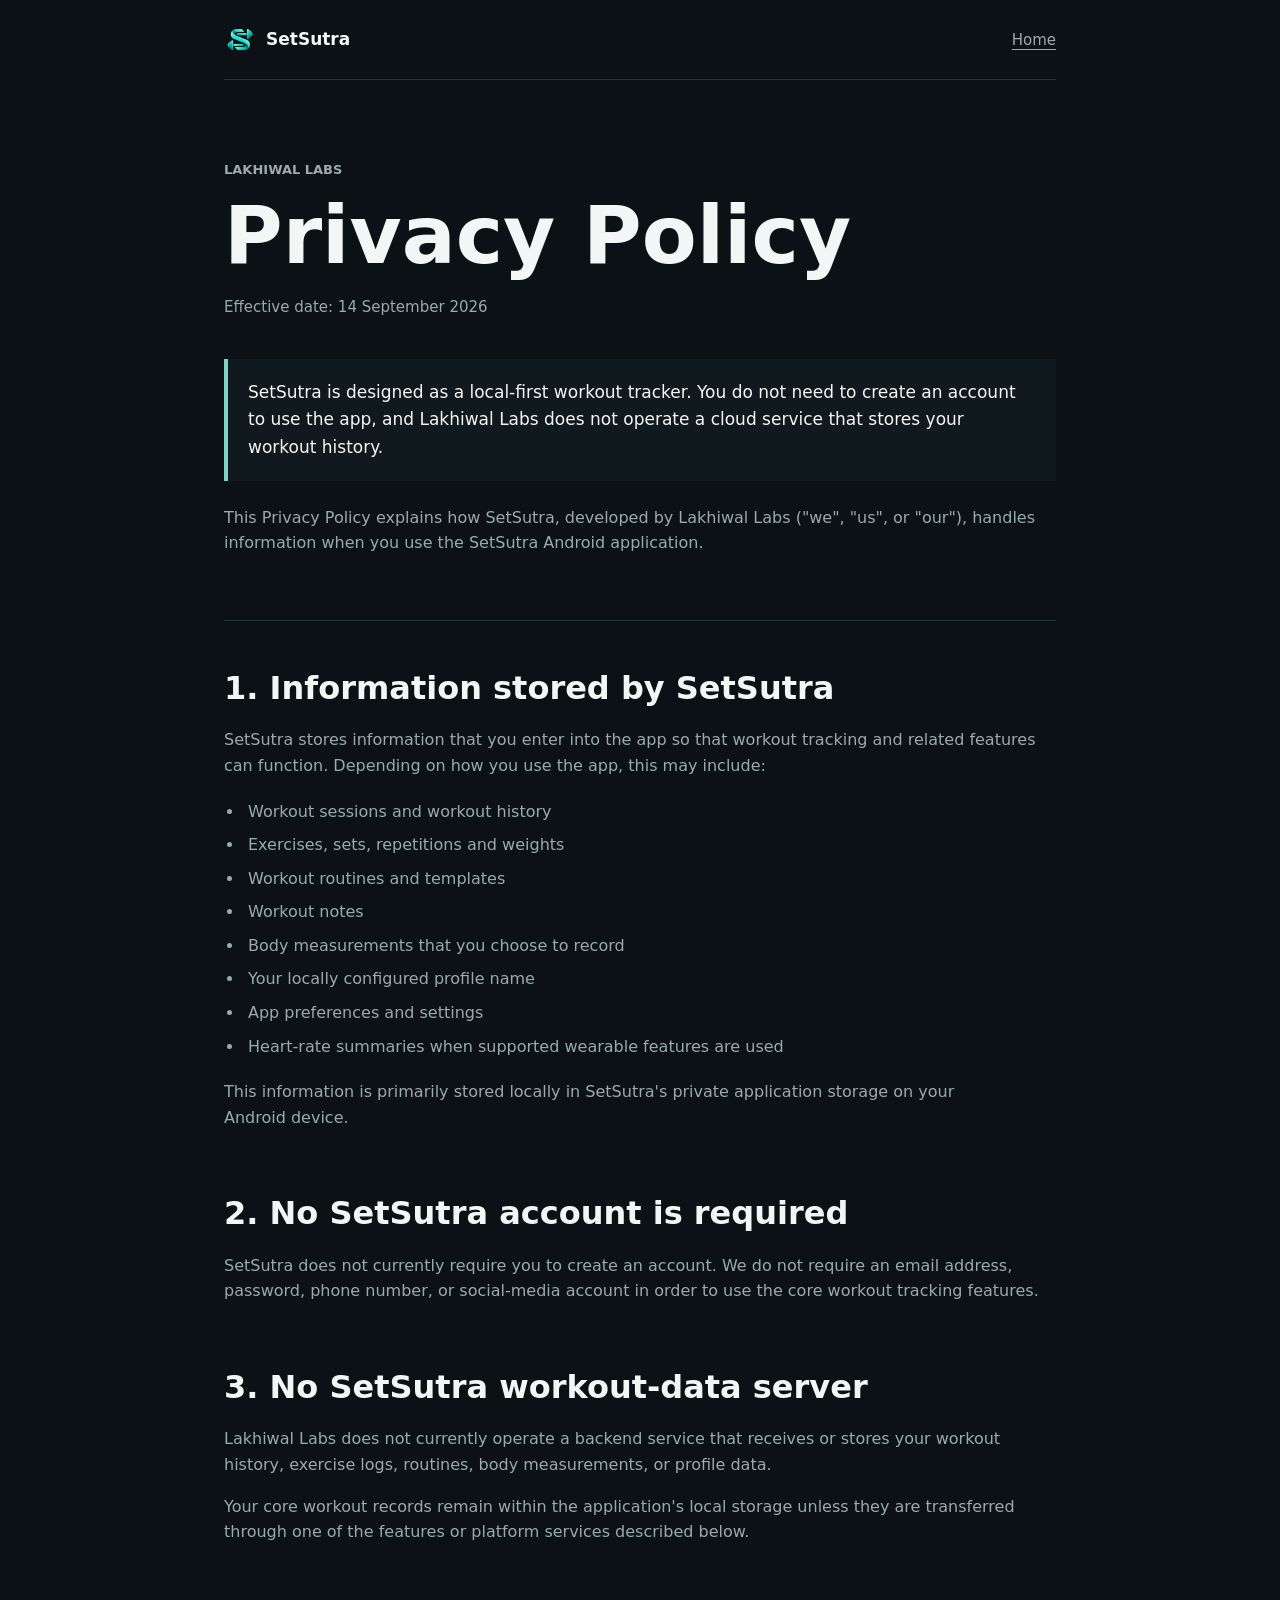
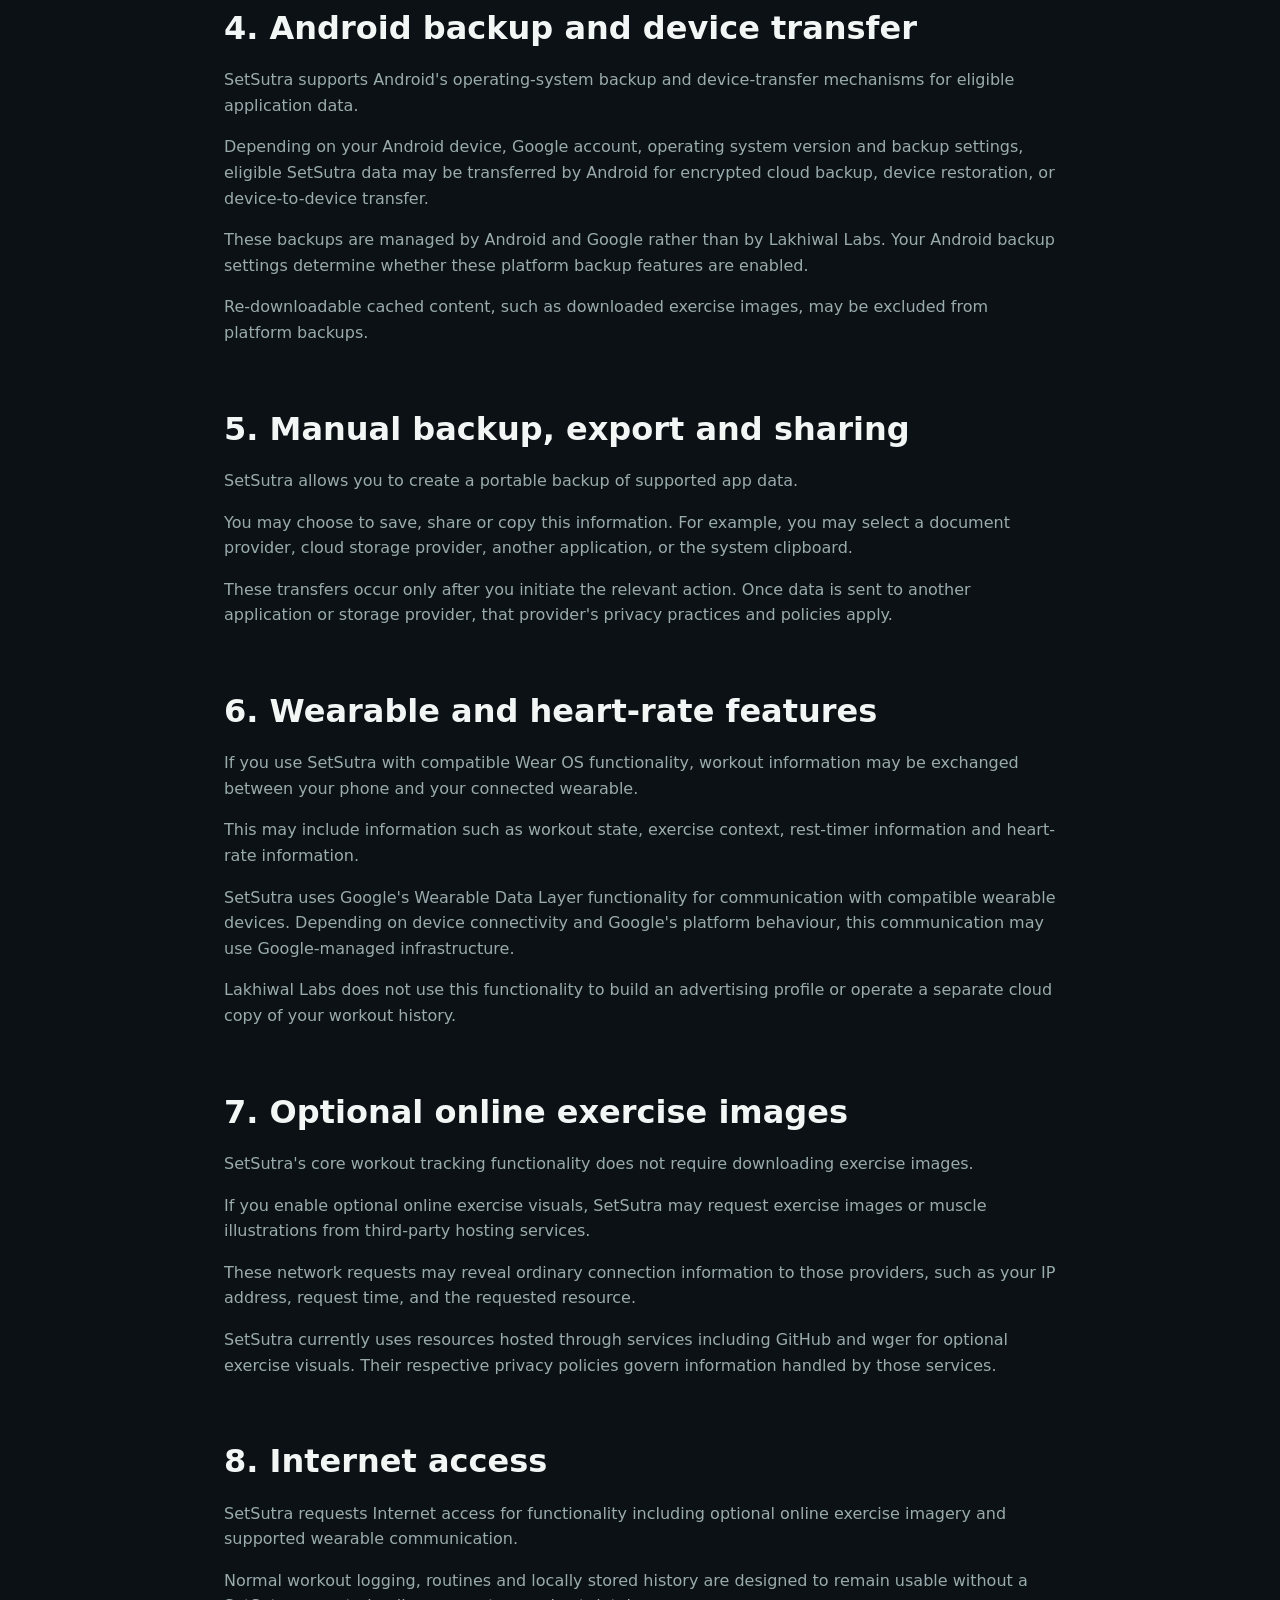
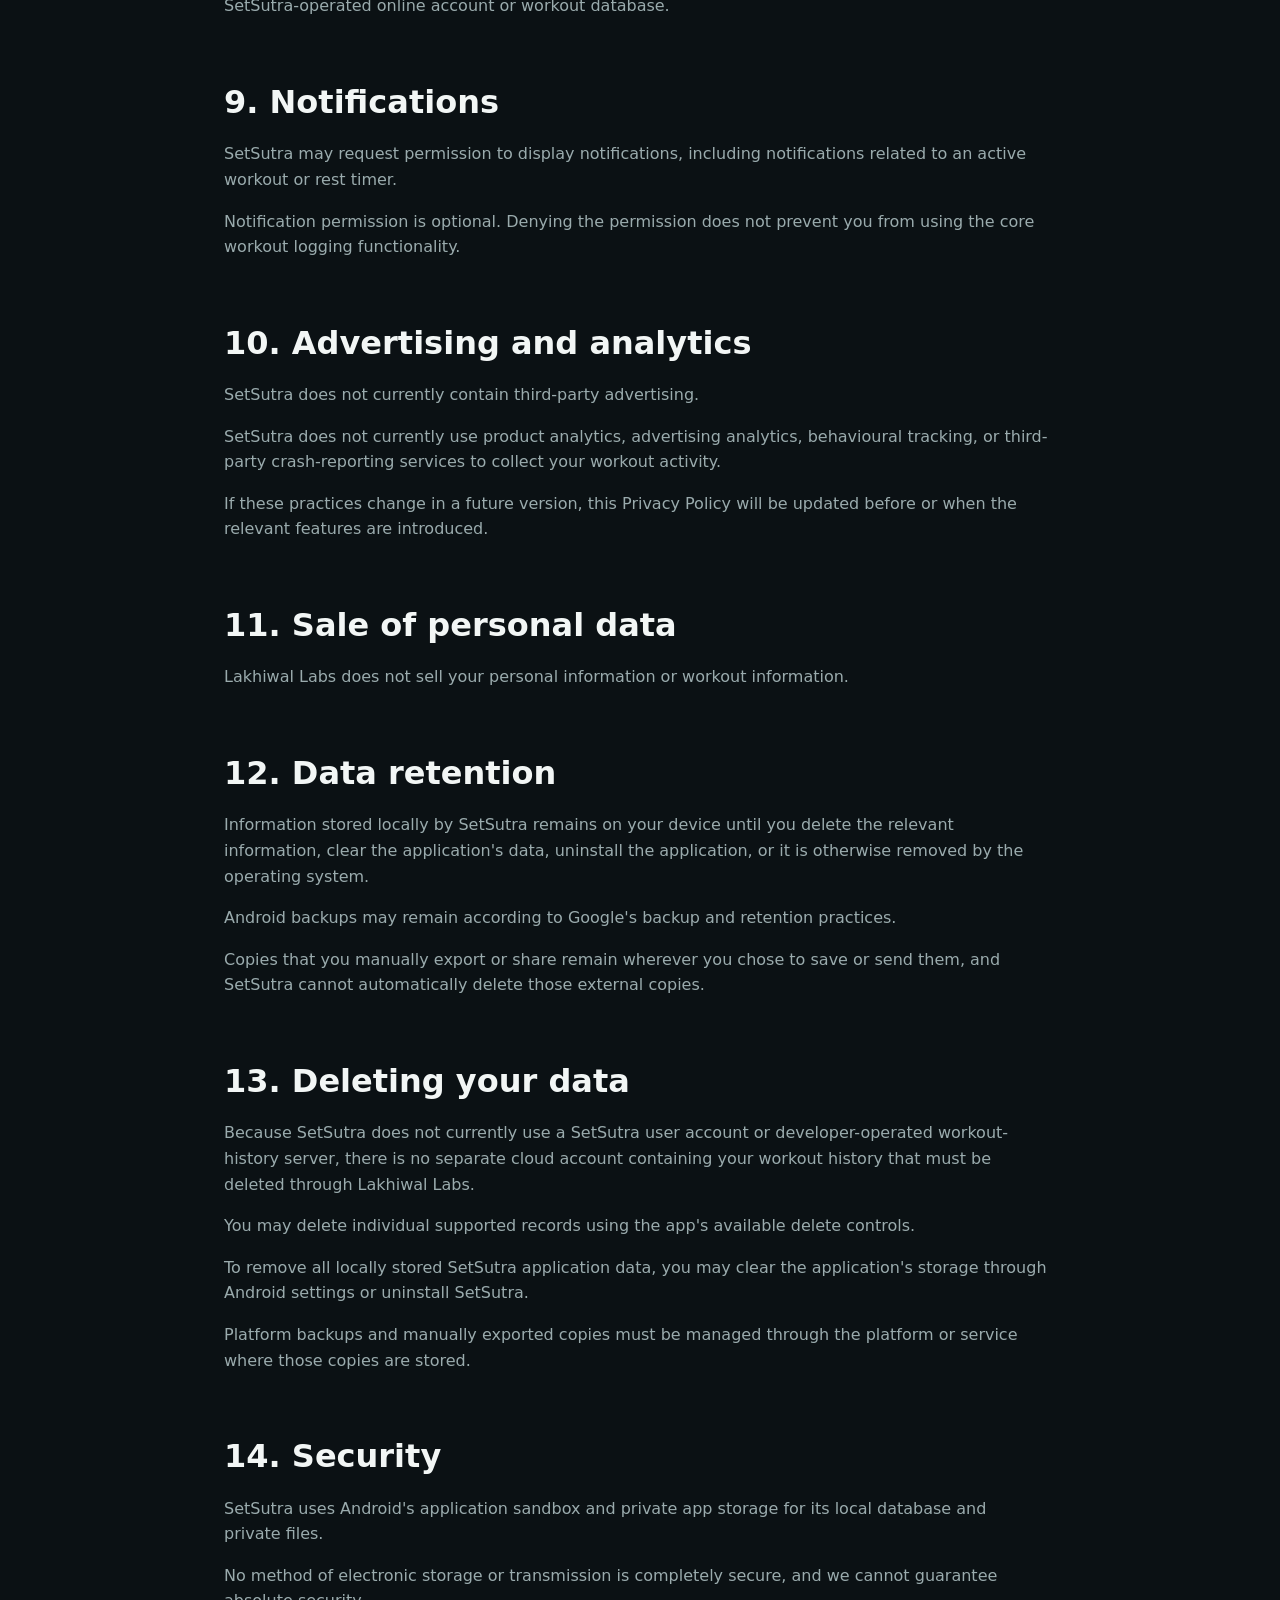
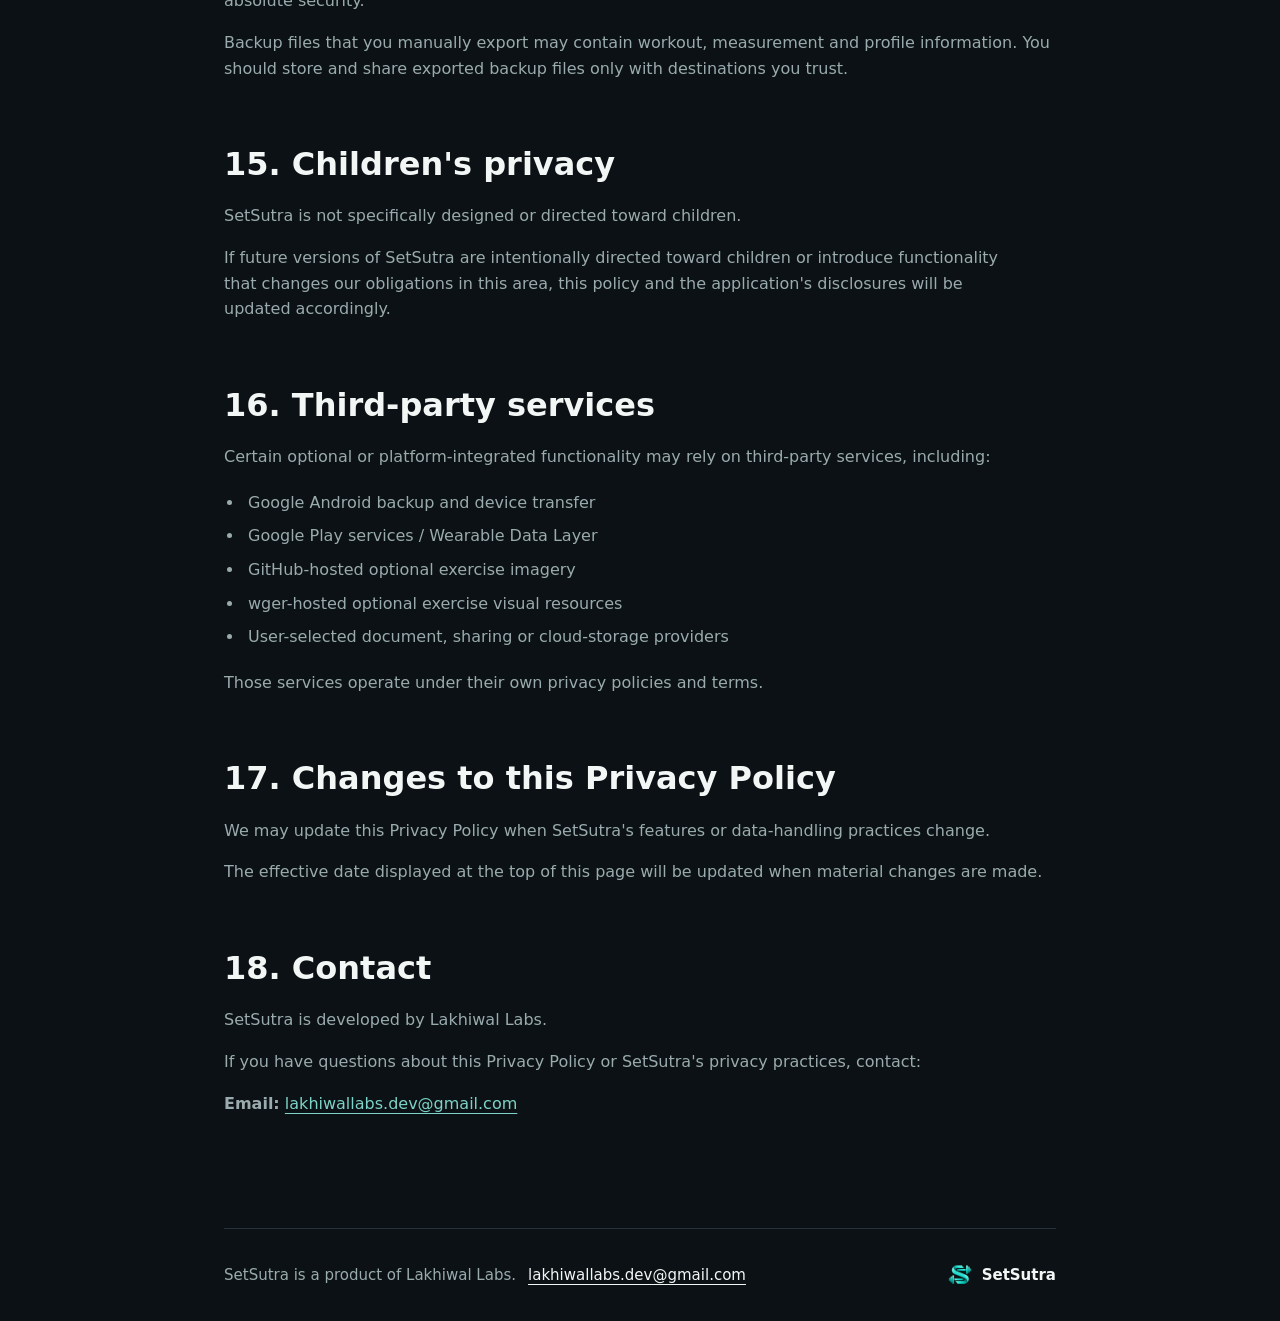
==== privacy/index.html @ 61130310 "Move privacy policy into main site and add official logo" ====
<!doctype html>
<html lang="en">
  <head>
    <meta charset="utf-8">
    <meta name="viewport" content="width=device-width, initial-scale=1">
    <meta name="theme-color" content="#0b1114">
    <meta name="robots" content="index, follow">
    <meta
      name="description"
      content="SetSutra privacy policy: learn how the local-first workout tracker handles your information."
    >
    <link rel="icon" href="../assets/favicon.png" type="image/png">
    <link rel="stylesheet" href="../styles.css">
    <title>Privacy Policy — SetSutra</title>
  </head>
  <body class="privacy-page">
    <header class="site-header">
      <a class="brand" href="../" aria-label="SetSutra home">
        <img class="brand-mark" src="../assets/setsutra-logo.png" alt="">
        <span>SetSutra</span>
      </a>
      <a class="header-link" href="../">Home</a>
    </header>

    <main class="policy">
      <header class="policy-intro">
        <p class="eyebrow">Lakhiwal Labs</p>
        <h1>Privacy Policy</h1>
        <p class="updated">Effective date: 14 September 2026</p>
        <p class="summary">
          SetSutra is designed as a local-first workout tracker. You do not need to create an
          account to use the app, and Lakhiwal Labs does not operate a cloud service that stores
          your workout history.
        </p>
        <p>
          This Privacy Policy explains how SetSutra, developed by Lakhiwal Labs ("we", "us", or
          "our"), handles information when you use the SetSutra Android application.
        </p>
      </header>

      <section>
        <h2>1. Information stored by SetSutra</h2>
        <p>
          SetSutra stores information that you enter into the app so that workout tracking and
          related features can function. Depending on how you use the app, this may include:
        </p>
        <ul>
          <li>Workout sessions and workout history</li>
          <li>Exercises, sets, repetitions and weights</li>
          <li>Workout routines and templates</li>
          <li>Workout notes</li>
          <li>Body measurements that you choose to record</li>
          <li>Your locally configured profile name</li>
          <li>App preferences and settings</li>
          <li>Heart-rate summaries when supported wearable features are used</li>
        </ul>
        <p>
          This information is primarily stored locally in SetSutra's private application storage
          on your Android device.
        </p>
      </section>

      <section>
        <h2>2. No SetSutra account is required</h2>
        <p>
          SetSutra does not currently require you to create an account. We do not require an email
          address, password, phone number, or social-media account in order to use the core workout
          tracking features.
        </p>
      </section>

      <section>
        <h2>3. No SetSutra workout-data server</h2>
        <p>
          Lakhiwal Labs does not currently operate a backend service that receives or stores your
          workout history, exercise logs, routines, body measurements, or profile data.
        </p>
        <p>
          Your core workout records remain within the application's local storage unless they are
          transferred through one of the features or platform services described below.
        </p>
      </section>

      <section>
        <h2>4. Android backup and device transfer</h2>
        <p>
          SetSutra supports Android's operating-system backup and device-transfer mechanisms for
          eligible application data.
        </p>
        <p>
          Depending on your Android device, Google account, operating system version and backup
          settings, eligible SetSutra data may be transferred by Android for encrypted cloud
          backup, device restoration, or device-to-device transfer.
        </p>
        <p>
          These backups are managed by Android and Google rather than by Lakhiwal Labs. Your
          Android backup settings determine whether these platform backup features are enabled.
        </p>
        <p>
          Re-downloadable cached content, such as downloaded exercise images, may be excluded from
          platform backups.
        </p>
      </section>

      <section>
        <h2>5. Manual backup, export and sharing</h2>
        <p>SetSutra allows you to create a portable backup of supported app data.</p>
        <p>
          You may choose to save, share or copy this information. For example, you may select a
          document provider, cloud storage provider, another application, or the system clipboard.
        </p>
        <p>
          These transfers occur only after you initiate the relevant action. Once data is sent to
          another application or storage provider, that provider's privacy practices and policies
          apply.
        </p>
      </section>

      <section>
        <h2>6. Wearable and heart-rate features</h2>
        <p>
          If you use SetSutra with compatible Wear OS functionality, workout information may be
          exchanged between your phone and your connected wearable.
        </p>
        <p>
          This may include information such as workout state, exercise context, rest-timer
          information and heart-rate information.
        </p>
        <p>
          SetSutra uses Google's Wearable Data Layer functionality for communication with
          compatible wearable devices. Depending on device connectivity and Google's platform
          behaviour, this communication may use Google-managed infrastructure.
        </p>
        <p>
          Lakhiwal Labs does not use this functionality to build an advertising profile or operate
          a separate cloud copy of your workout history.
        </p>
      </section>

      <section>
        <h2>7. Optional online exercise images</h2>
        <p>SetSutra's core workout tracking functionality does not require downloading exercise images.</p>
        <p>
          If you enable optional online exercise visuals, SetSutra may request exercise images or
          muscle illustrations from third-party hosting services.
        </p>
        <p>
          These network requests may reveal ordinary connection information to those providers,
          such as your IP address, request time, and the requested resource.
        </p>
        <p>
          SetSutra currently uses resources hosted through services including GitHub and wger for
          optional exercise visuals. Their respective privacy policies govern information handled
          by those services.
        </p>
      </section>

      <section>
        <h2>8. Internet access</h2>
        <p>
          SetSutra requests Internet access for functionality including optional online exercise
          imagery and supported wearable communication.
        </p>
        <p>
          Normal workout logging, routines and locally stored history are designed to remain usable
          without a SetSutra-operated online account or workout database.
        </p>
      </section>

      <section>
        <h2>9. Notifications</h2>
        <p>
          SetSutra may request permission to display notifications, including notifications related
          to an active workout or rest timer.
        </p>
        <p>
          Notification permission is optional. Denying the permission does not prevent you from
          using the core workout logging functionality.
        </p>
      </section>

      <section>
        <h2>10. Advertising and analytics</h2>
        <p>SetSutra does not currently contain third-party advertising.</p>
        <p>
          SetSutra does not currently use product analytics, advertising analytics, behavioural
          tracking, or third-party crash-reporting services to collect your workout activity.
        </p>
        <p>
          If these practices change in a future version, this Privacy Policy will be updated before
          or when the relevant features are introduced.
        </p>
      </section>

      <section>
        <h2>11. Sale of personal data</h2>
        <p>Lakhiwal Labs does not sell your personal information or workout information.</p>
      </section>

      <section>
        <h2>12. Data retention</h2>
        <p>
          Information stored locally by SetSutra remains on your device until you delete the
          relevant information, clear the application's data, uninstall the application, or it is
          otherwise removed by the operating system.
        </p>
        <p>Android backups may remain according to Google's backup and retention practices.</p>
        <p>
          Copies that you manually export or share remain wherever you chose to save or send them,
          and SetSutra cannot automatically delete those external copies.
        </p>
      </section>

      <section>
        <h2>13. Deleting your data</h2>
        <p>
          Because SetSutra does not currently use a SetSutra user account or developer-operated
          workout-history server, there is no separate cloud account containing your workout
          history that must be deleted through Lakhiwal Labs.
        </p>
        <p>You may delete individual supported records using the app's available delete controls.</p>
        <p>
          To remove all locally stored SetSutra application data, you may clear the application's
          storage through Android settings or uninstall SetSutra.
        </p>
        <p>
          Platform backups and manually exported copies must be managed through the platform or
          service where those copies are stored.
        </p>
      </section>

      <section>
        <h2>14. Security</h2>
        <p>
          SetSutra uses Android's application sandbox and private app storage for its local database
          and private files.
        </p>
        <p>
          No method of electronic storage or transmission is completely secure, and we cannot
          guarantee absolute security.
        </p>
        <p>
          Backup files that you manually export may contain workout, measurement and profile
          information. You should store and share exported backup files only with destinations you
          trust.
        </p>
      </section>

      <section>
        <h2>15. Children's privacy</h2>
        <p>SetSutra is not specifically designed or directed toward children.</p>
        <p>
          If future versions of SetSutra are intentionally directed toward children or introduce
          functionality that changes our obligations in this area, this policy and the application's
          disclosures will be updated accordingly.
        </p>
      </section>

      <section>
        <h2>16. Third-party services</h2>
        <p>Certain optional or platform-integrated functionality may rely on third-party services, including:</p>
        <ul>
          <li>Google Android backup and device transfer</li>
          <li>Google Play services / Wearable Data Layer</li>
          <li>GitHub-hosted optional exercise imagery</li>
          <li>wger-hosted optional exercise visual resources</li>
          <li>User-selected document, sharing or cloud-storage providers</li>
        </ul>
        <p>Those services operate under their own privacy policies and terms.</p>
      </section>

      <section>
        <h2>17. Changes to this Privacy Policy</h2>
        <p>
          We may update this Privacy Policy when SetSutra's features or data-handling practices
          change.
        </p>
        <p>
          The effective date displayed at the top of this page will be updated when material changes
          are made.
        </p>
      </section>

      <section>
        <h2>18. Contact</h2>
        <p>SetSutra is developed by Lakhiwal Labs.</p>
        <p>
          If you have questions about this Privacy Policy or SetSutra's privacy practices, contact:
        </p>
        <p>
          <strong>Email:</strong>
          <a href="mailto:lakhiwallabs.dev@gmail.com">lakhiwallabs.dev@gmail.com</a>
        </p>
      </section>
    </main>

    <footer>
      <p>SetSutra is a product of Lakhiwal Labs.</p>
      <a href="mailto:lakhiwallabs.dev@gmail.com">lakhiwallabs.dev@gmail.com</a>
      <a class="footer-brand" href="../" aria-label="SetSutra home">
        <img src="../assets/setsutra-logo.png" alt="">
        <span>SetSutra</span>
      </a>
    </footer>
  </body>
</html>
---- styles.css ----
:root {
  color-scheme: dark;
  --background: #0b1114;
  --surface: #10191d;
  --line: #26343a;
  --text: #f2f6f5;
  --muted: #9aabad;
  --accent: #7dd3c7;
  --accent-strong: #a1e3da;
  --max-width: 70rem;
}

* {
  box-sizing: border-box;
}

html {
  background: var(--background);
  scroll-behavior: smooth;
}

body {
  min-width: 20rem;
  margin: 0;
  background: var(--background);
  color: var(--text);
  font-family: Inter, ui-sans-serif, system-ui, -apple-system, BlinkMacSystemFont, "Segoe UI", sans-serif;
  font-size: 1rem;
  line-height: 1.6;
  -webkit-font-smoothing: antialiased;
}

a {
  color: inherit;
}

a:focus-visible {
  outline: 0.1875rem solid var(--accent);
  outline-offset: 0.25rem;
  border-radius: 0.125rem;
}

.site-header,
main,
footer {
  width: min(100% - 2rem, var(--max-width));
  margin-inline: auto;
}

.site-header {
  display: flex;
  align-items: center;
  justify-content: space-between;
  min-height: 5rem;
  border-bottom: 1px solid var(--line);
}

.brand {
  display: inline-flex;
  align-items: center;
  gap: 0.625rem;
  color: var(--text);
  font-size: 1.0625rem;
  font-weight: 700;
  text-decoration: none;
}

.brand-mark {
  width: 2rem;
  height: 2rem;
  object-fit: contain;
}

.header-link {
  color: var(--muted);
  font-size: 0.9375rem;
  text-underline-offset: 0.25rem;
}

.header-link:hover,
.header-link:focus-visible,
footer a:hover,
footer a:focus-visible {
  color: var(--accent-strong);
}

.hero {
  display: grid;
  align-content: center;
  min-height: min(42rem, calc(100dvh - 5rem));
  padding-block: 5rem;
}

.eyebrow {
  margin: 0 0 1.25rem;
  color: var(--accent);
  font-size: 0.8125rem;
  font-weight: 700;
  text-transform: uppercase;
}

h1,
h2,
h3,
p {
  text-wrap: pretty;
}

h1,
h2 {
  text-wrap: balance;
}

h1 {
  max-width: 13ch;
  margin: 0;
  font-size: clamp(2.75rem, 9vw, 6.5rem);
  line-height: 0.98;
  font-weight: 750;
}

.intro {
  max-width: 43rem;
  margin: 2rem 0 0;
  color: var(--muted);
  font-size: clamp(1.0625rem, 2vw, 1.25rem);
}

.primary-link {
  display: inline-flex;
  align-items: center;
  justify-content: center;
  gap: 0.75rem;
  width: fit-content;
  min-height: 3rem;
  margin-top: 2rem;
  padding: 0.6875rem 1.125rem;
  border: 1px solid var(--accent);
  border-radius: 0.25rem;
  background: var(--accent);
  color: #07110f;
  font-weight: 700;
  text-decoration: none;
}

.primary-link:hover {
  background: var(--accent-strong);
  border-color: var(--accent-strong);
}

.primary-link svg {
  width: 1.25rem;
  height: 1.25rem;
  fill: none;
  stroke: currentColor;
  stroke-linecap: round;
  stroke-linejoin: round;
  stroke-width: 1.75;
}

.principles {
  padding-block: 5rem 6rem;
  border-top: 1px solid var(--line);
}

.section-heading {
  margin-bottom: 3rem;
}

.section-heading .eyebrow {
  margin-bottom: 0.75rem;
}

h2 {
  margin: 0;
  font-size: clamp(2rem, 5vw, 3.5rem);
  line-height: 1.05;
}

.principle-list {
  display: grid;
  grid-template-columns: repeat(3, 1fr);
  border-top: 1px solid var(--line);
}

article {
  display: grid;
  grid-template-rows: auto 1fr;
  gap: 2.5rem;
  min-width: 0;
  padding: 1.5rem;
  border-bottom: 1px solid var(--line);
}

article + article {
  border-left: 1px solid var(--line);
}

.number {
  color: var(--accent);
  font-size: 0.8125rem;
  font-variant-numeric: tabular-nums;
  font-weight: 700;
}

h3 {
  margin: 0 0 0.75rem;
  font-size: 1.125rem;
  line-height: 1.35;
}

article p {
  margin: 0;
  color: var(--muted);
}

footer {
  display: grid;
  grid-template-columns: auto 1fr auto;
  align-items: center;
  gap: 0.75rem;
  padding-block: 2rem;
  border-top: 1px solid var(--line);
  color: var(--muted);
  font-size: 0.9375rem;
}

footer p {
  margin: 0;
}

footer a {
  width: fit-content;
  color: var(--text);
  text-underline-offset: 0.25rem;
}

.footer-brand {
  display: inline-flex;
  align-items: center;
  gap: 0.5rem;
  width: fit-content;
  color: var(--text);
  font-weight: 700;
  text-decoration: none;
}

.footer-brand img {
  width: 1.75rem;
  height: 1.75rem;
  object-fit: contain;
}

.privacy-page .site-header,
.privacy-page .policy,
.privacy-page > footer {
  width: min(100% - 2rem, 52rem);
}

.policy {
  padding-block: 5rem 6rem;
}

.policy-intro {
  padding-bottom: 3rem;
  border-bottom: 1px solid var(--line);
}

.policy h1 {
  max-width: none;
  font-size: clamp(2.75rem, 8vw, 5rem);
}

.policy .updated {
  margin: 1.25rem 0 2.5rem;
  color: var(--muted);
  font-size: 0.9375rem;
}

.policy .summary {
  margin: 0 0 1.5rem;
  padding: 1.25rem;
  border-left: 0.25rem solid var(--accent);
  background: var(--surface);
  color: var(--text);
  font-size: 1.0625rem;
}

.policy section {
  padding-top: 3rem;
}

.policy h2 {
  margin-bottom: 1.25rem;
  font-size: clamp(1.5rem, 4vw, 2rem);
  line-height: 1.2;
}

.policy p,
.policy li {
  color: var(--muted);
}

.policy p {
  margin: 0 0 1rem;
}

.policy ul {
  margin: 1.25rem 0;
  padding-left: 1.25rem;
}

.policy li {
  margin-block: 0.5rem;
  padding-left: 0.25rem;
}

.policy a {
  color: var(--accent);
  text-underline-offset: 0.25rem;
}

@media (max-width: 44rem) {
  .hero {
    min-height: auto;
    padding-block: 5rem 6rem;
  }

  .principles {
    padding-block: 4rem;
  }

  .principle-list {
    grid-template-columns: 1fr;
  }

  article {
    grid-template-columns: 2rem 1fr;
    grid-template-rows: auto;
    gap: 1rem;
    padding-inline: 0;
  }

  article + article {
    border-left: 0;
  }

  footer {
    grid-template-columns: 1fr;
  }

  .footer-brand {
    margin-top: 1rem;
  }

  .policy {
    padding-block: 4rem;
  }

  .policy section {
    padding-top: 2.5rem;
  }
}

@media (prefers-reduced-motion: reduce) {
  html {
    scroll-behavior: auto;
  }
}
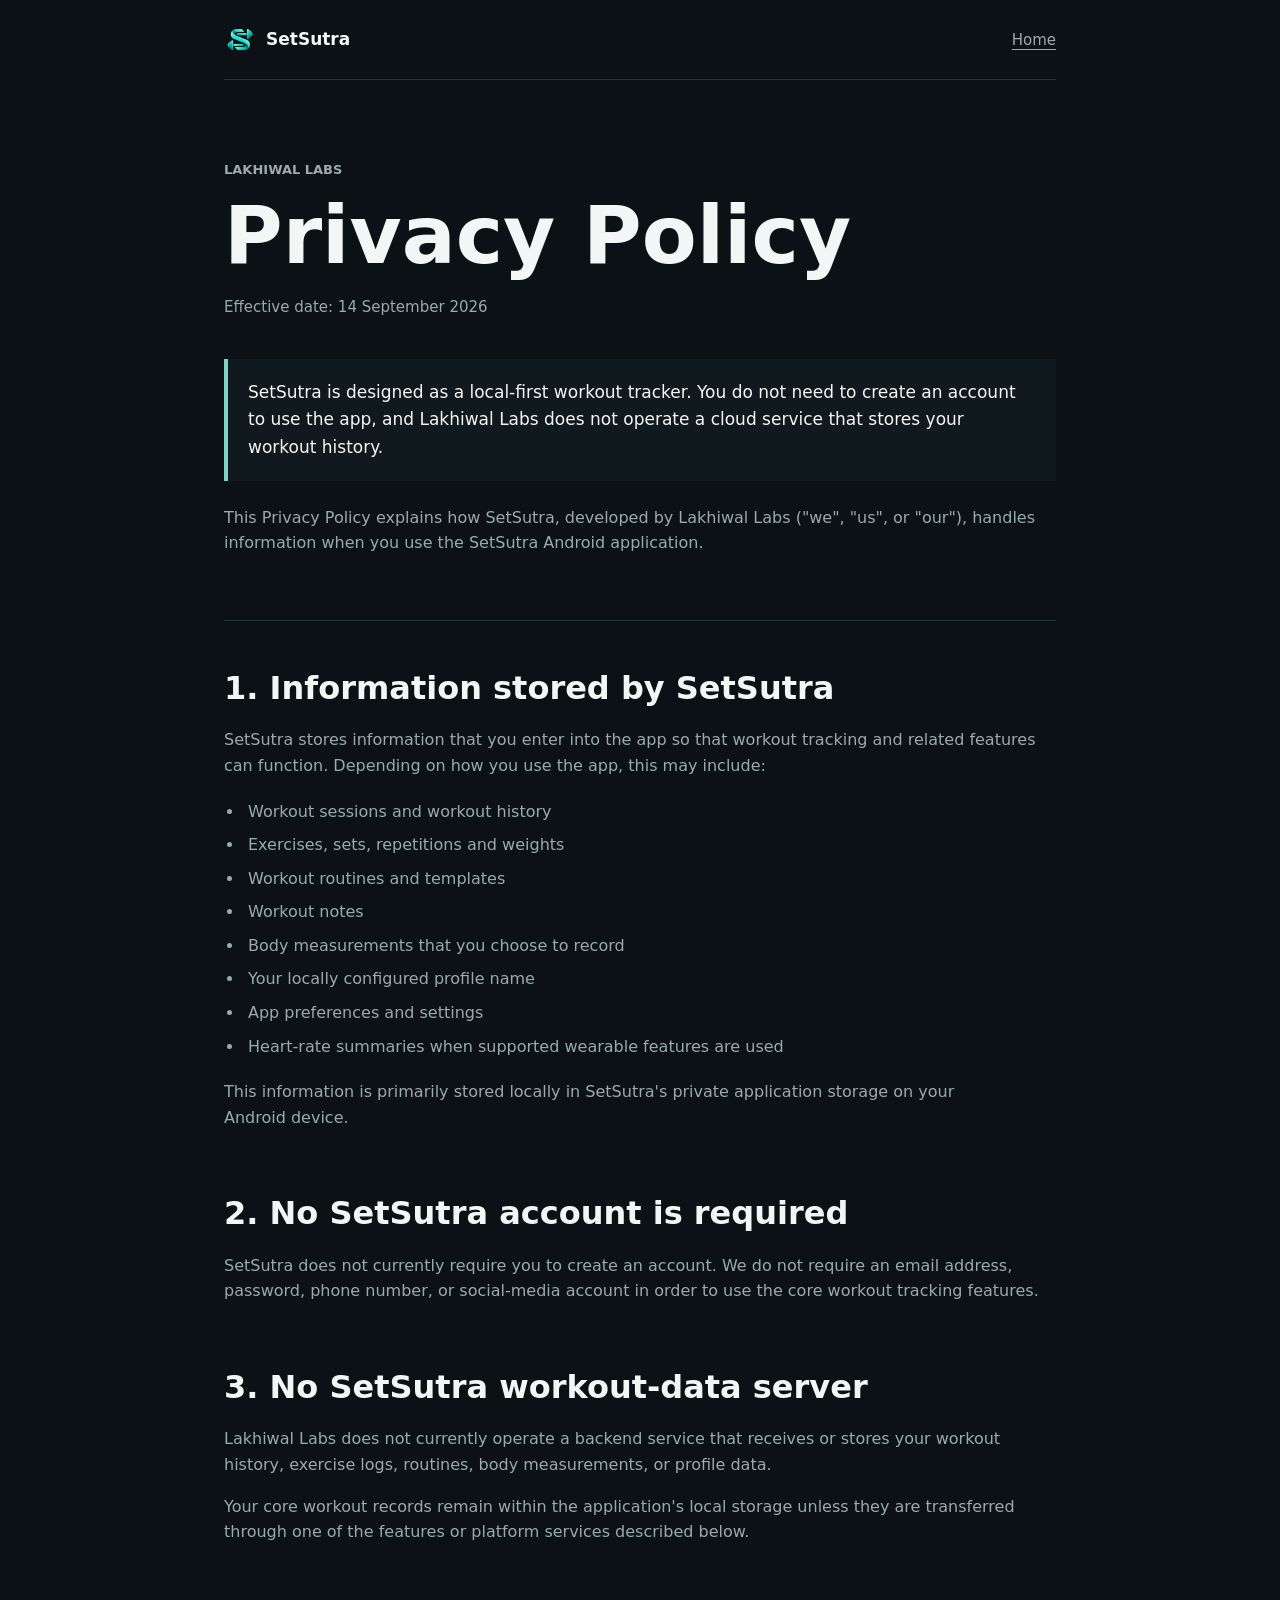
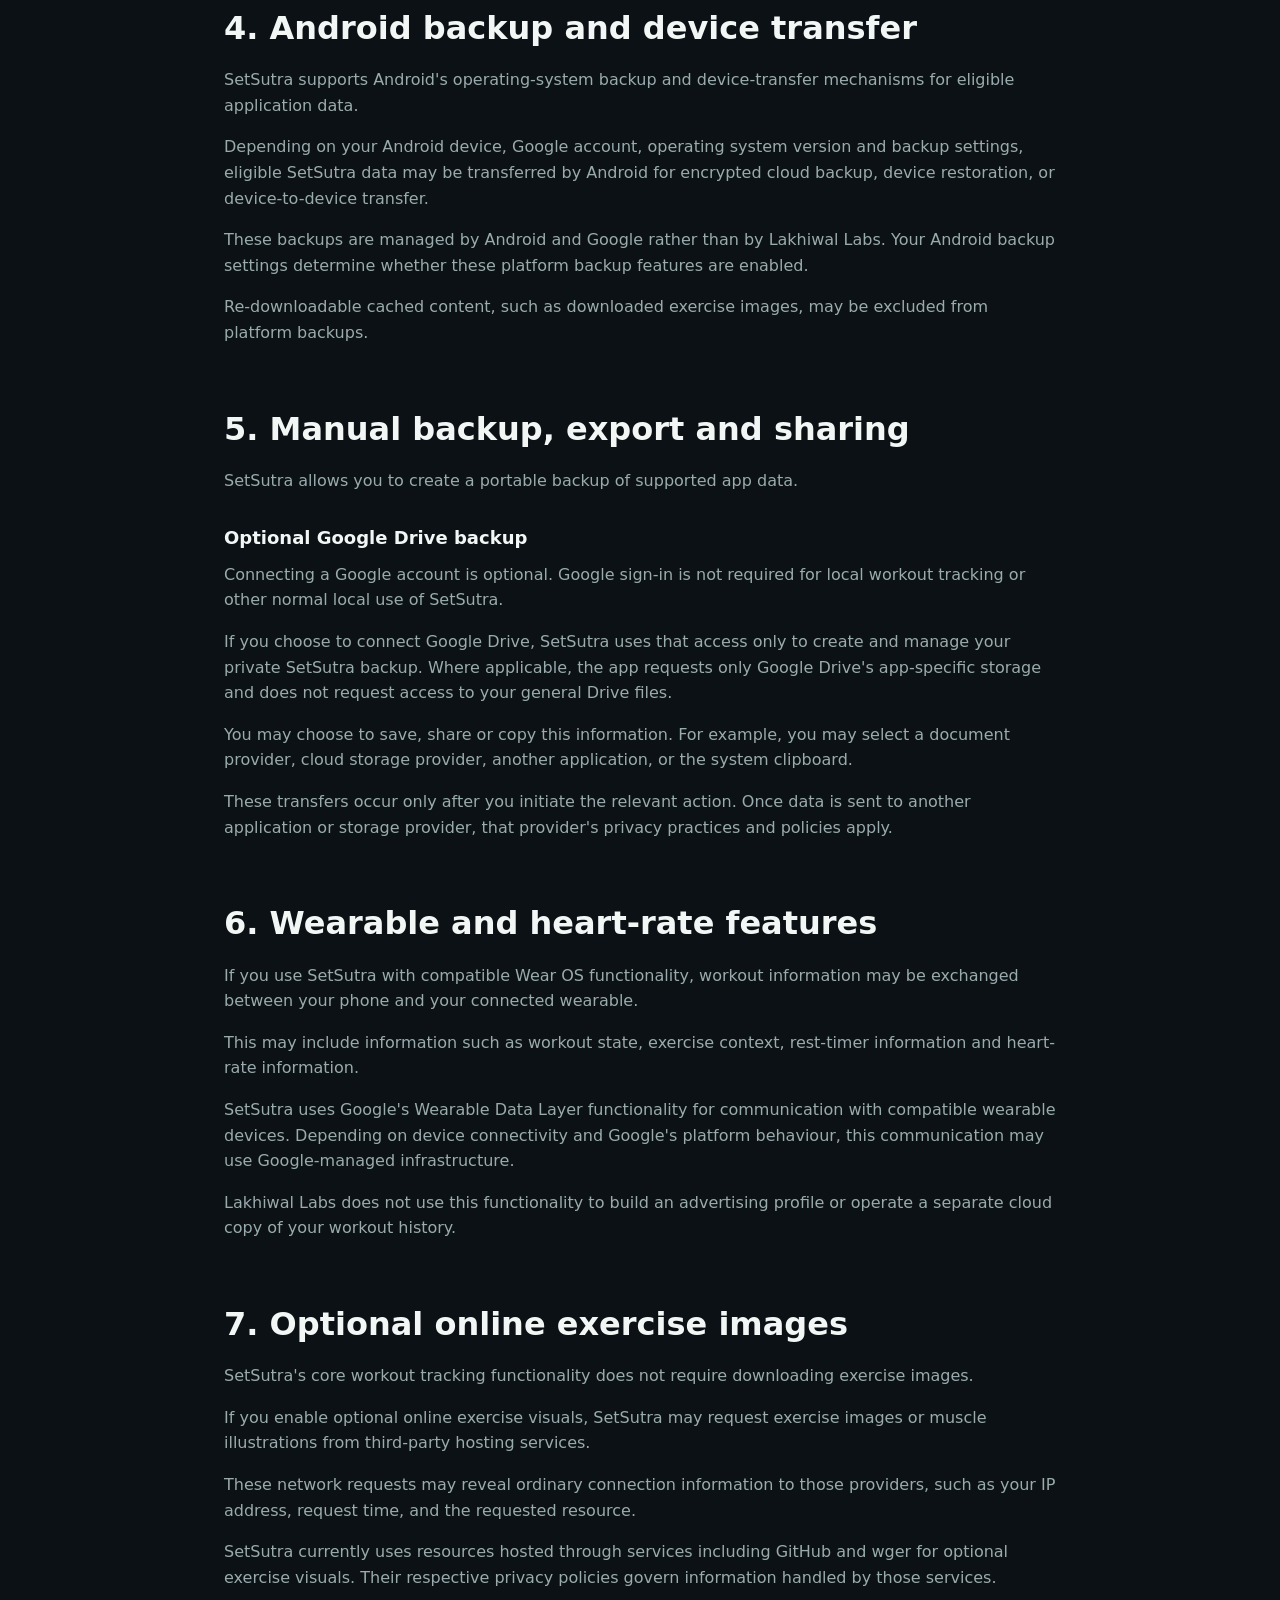
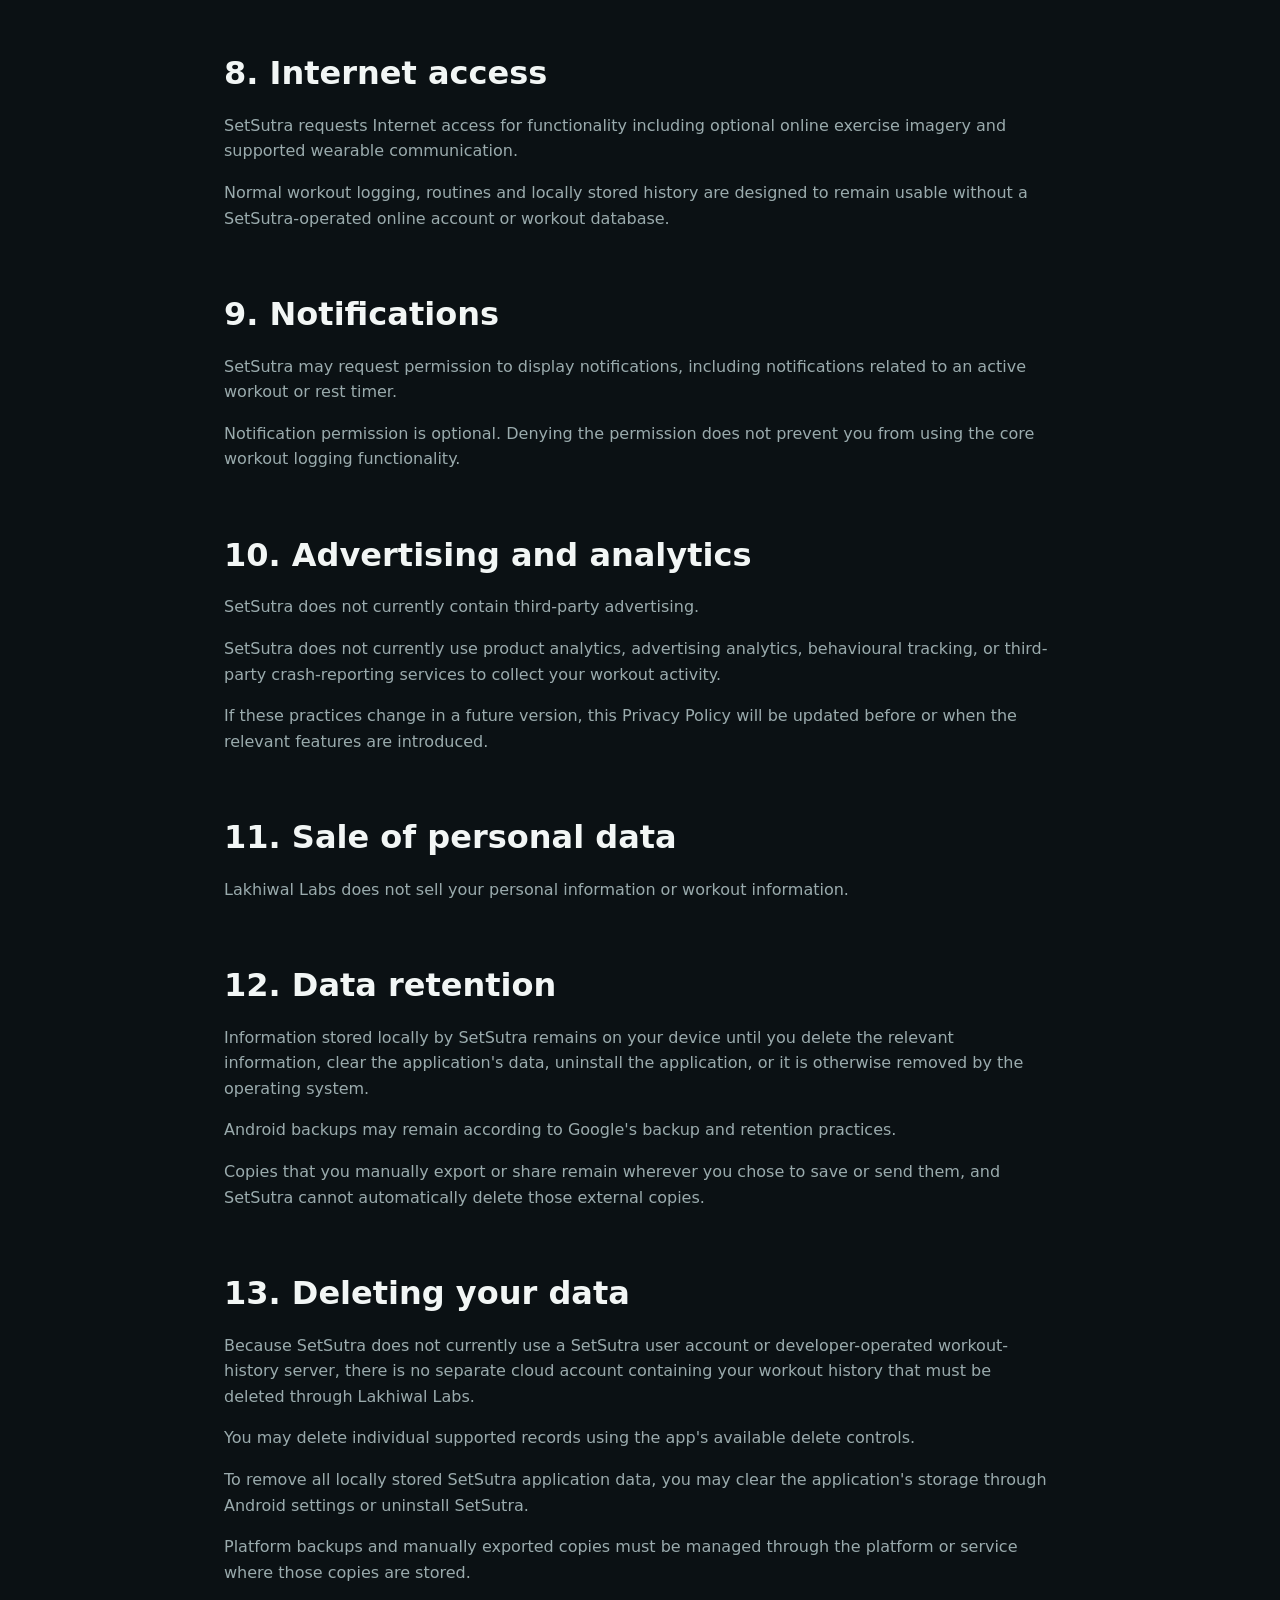
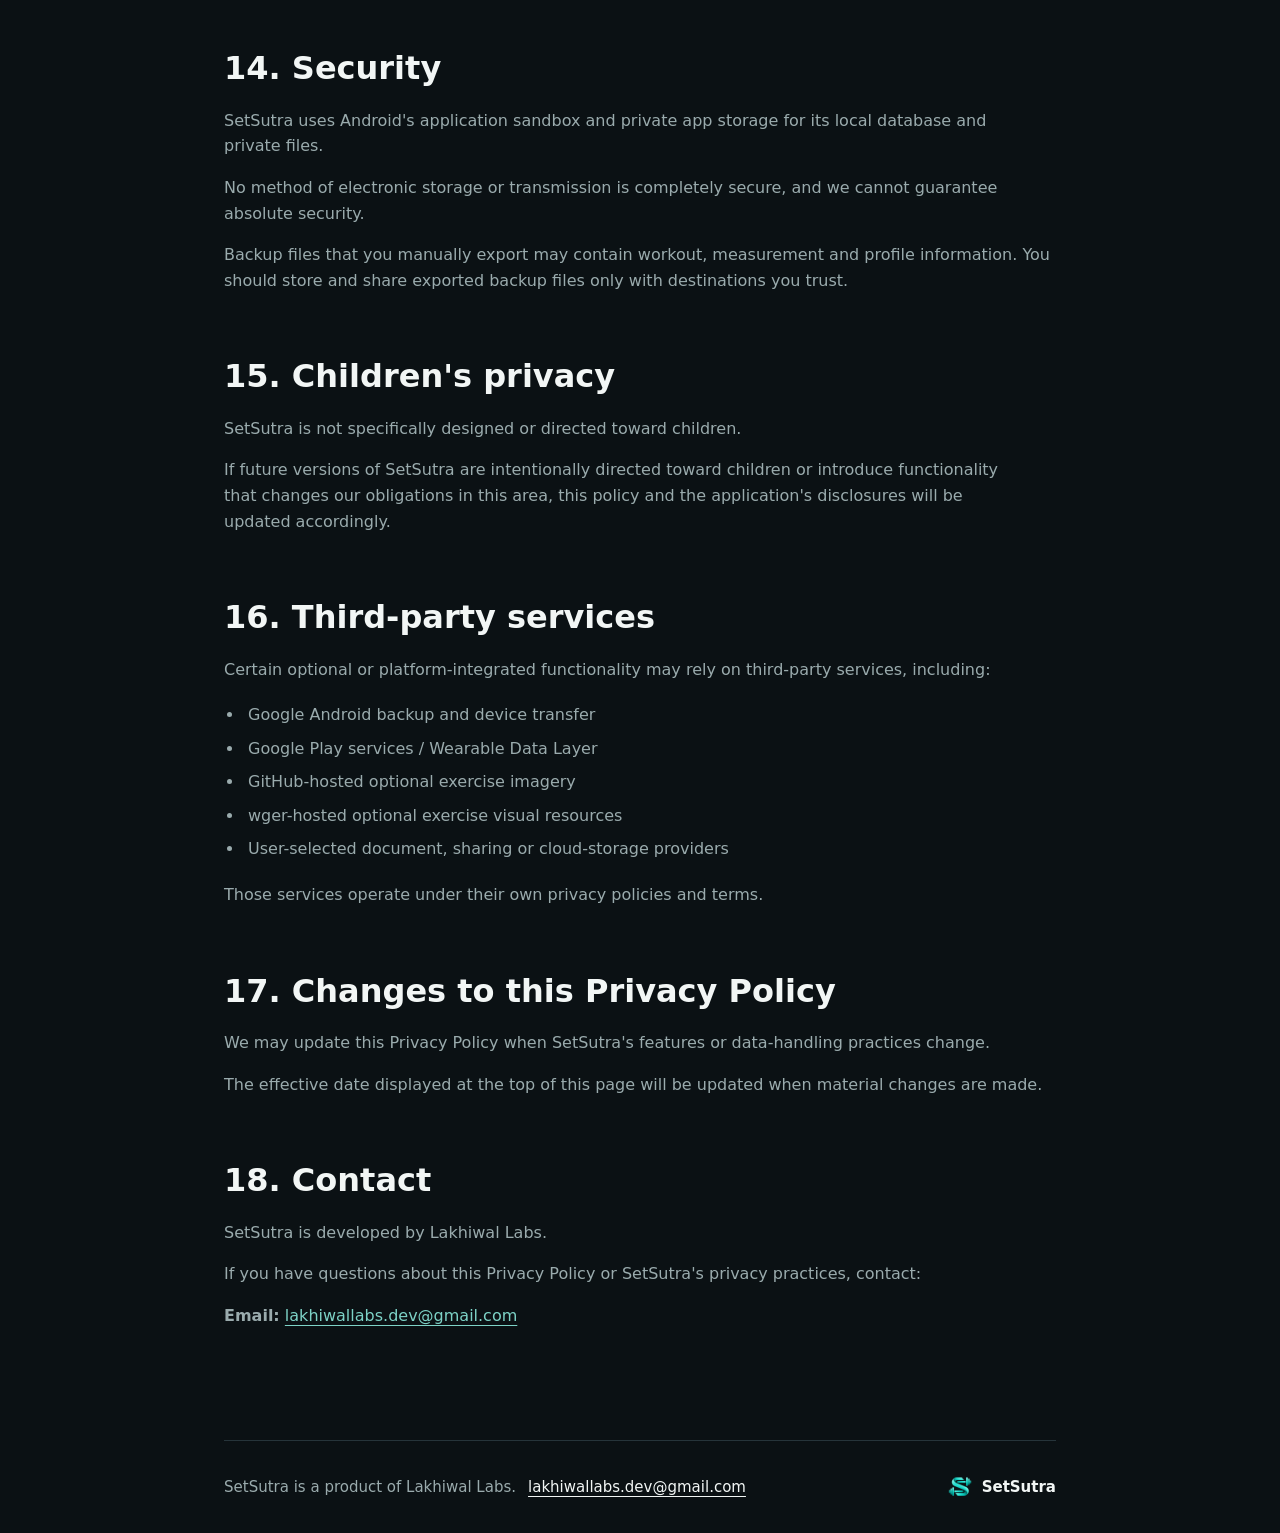
==== commit a4d83c42: "Add Search Console verification and clarify Drive backup" ====
--- a/privacy/index.html
+++ b/privacy/index.html
@@ -105,6 +105,16 @@
       <section>
         <h2>5. Manual backup, export and sharing</h2>
         <p>SetSutra allows you to create a portable backup of supported app data.</p>
+        <h3>Optional Google Drive backup</h3>
+        <p>
+          Connecting a Google account is optional. Google sign-in is not required for local workout
+          tracking or other normal local use of SetSutra.
+        </p>
+        <p>
+          If you choose to connect Google Drive, SetSutra uses that access only to create and manage
+          your private SetSutra backup. Where applicable, the app requests only Google Drive's
+          app-specific storage and does not request access to your general Drive files.
+        </p>
         <p>
           You may choose to save, share or copy this information. For example, you may select a
           document provider, cloud storage provider, another application, or the system clipboard.
--- a/styles.css
+++ b/styles.css
@@ -296,6 +296,10 @@
   line-height: 1.2;
 }
 
+.policy h3 {
+  margin: 2rem 0 0.75rem;
+}
+
 .policy p,
 .policy li {
   color: var(--muted);
